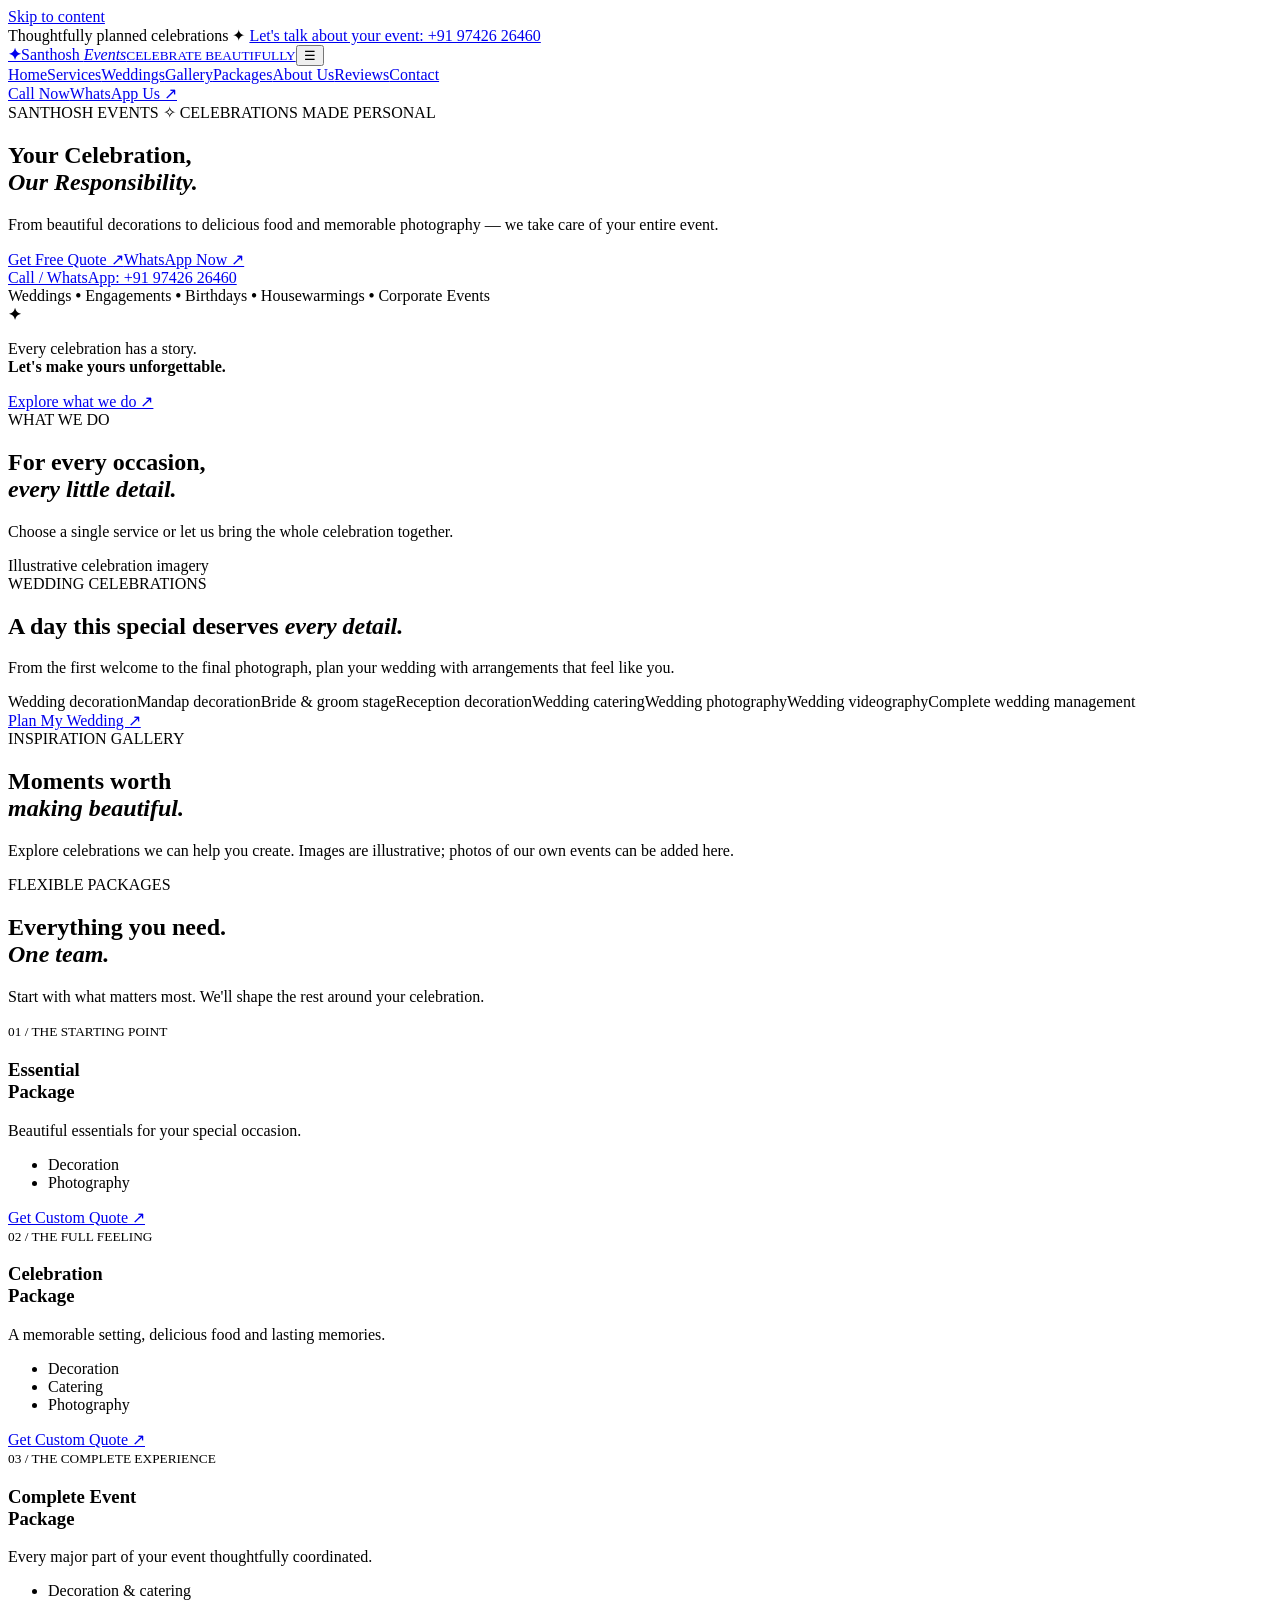
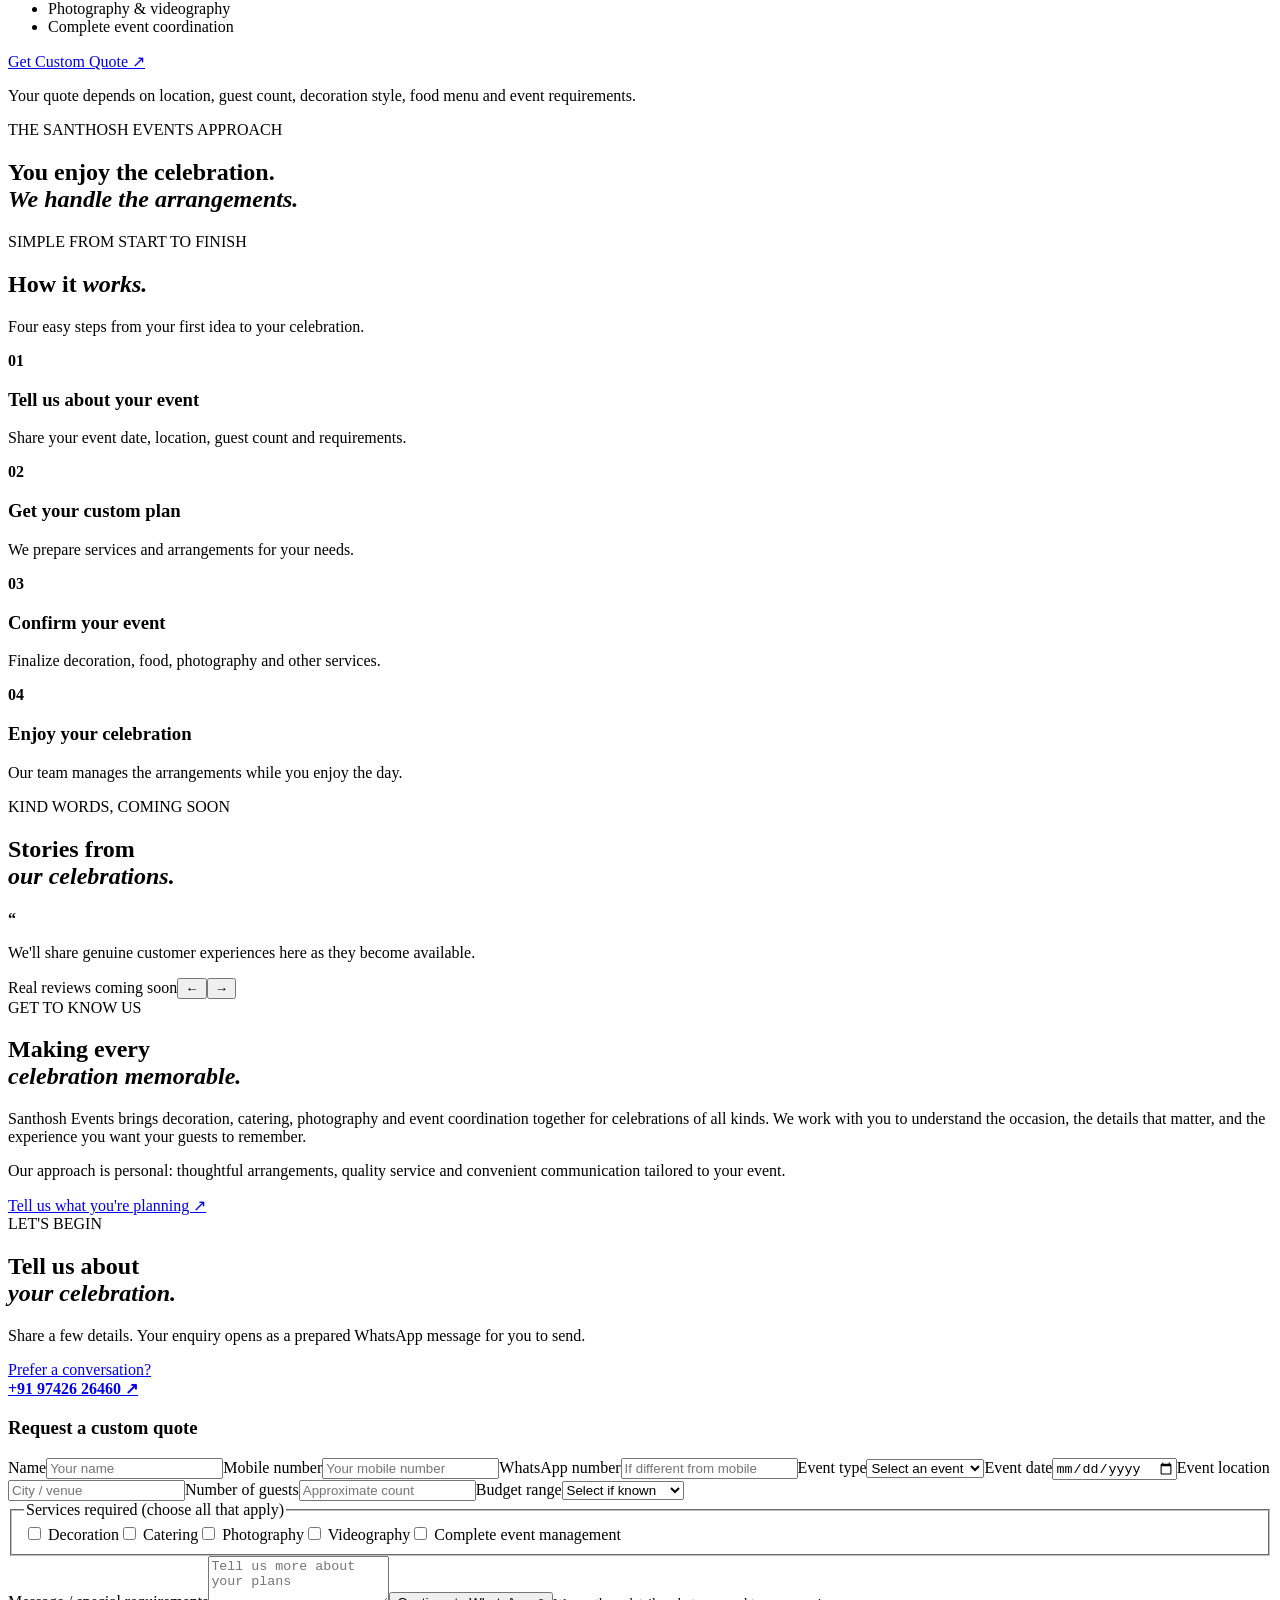
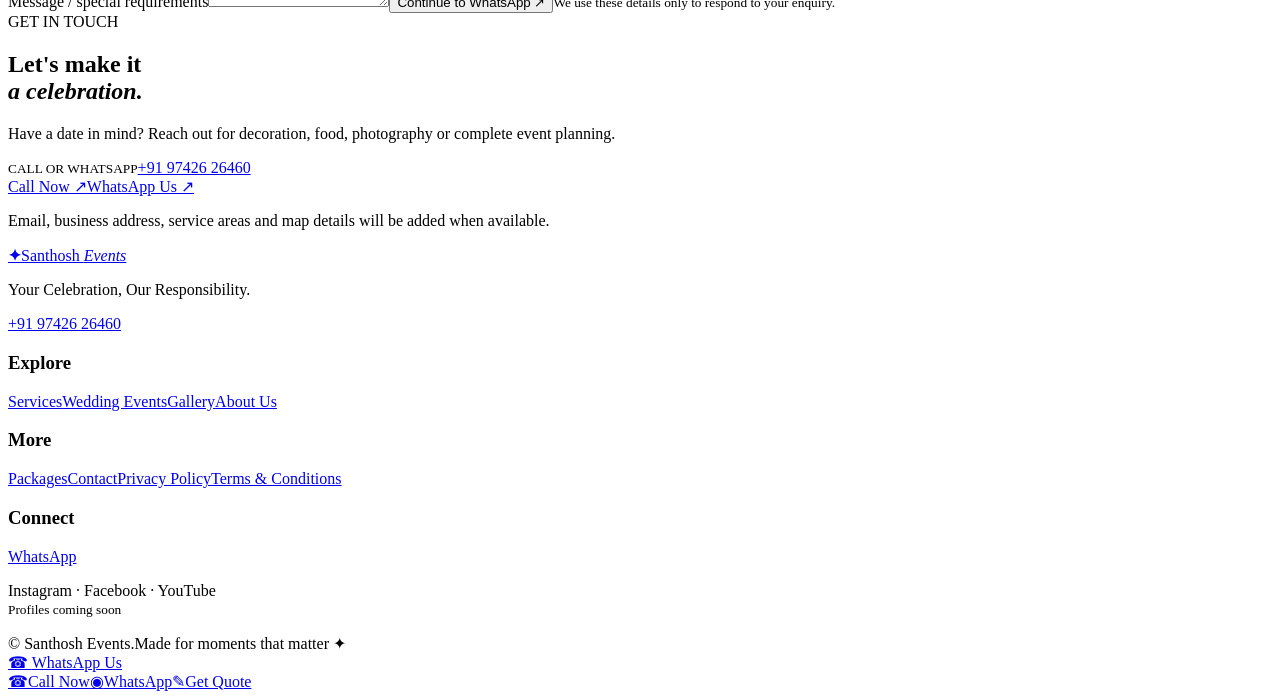
==== index.html @ 6fddff93 "Add index.html for Santhosh Events" ====
<!doctype html><html lang="en"><head><meta charset="utf-8"><meta name="viewport" content="width=device-width,initial-scale=1"><meta name="theme-color" content="#48172a"><title>Santhosh Events | Wedding & Event Management</title><meta name="description" content="Santhosh Events plans weddings, birthdays, housewarmings and corporate celebrations with decoration, catering, photography and complete event management."><meta property="og:type" content="website"><meta property="og:title" content="Santhosh Events | Your Celebration, Our Responsibility"><meta property="og:description" content="Decoration, catering, photography and complete event management. Get a custom quote for your celebration."><link rel="icon" type="image/svg+xml" href="data:image/svg+xml,%3Csvg xmlns='http://www.w3.org/2000/svg' viewBox='0 0 64 64'%3E%3Crect width='64' height='64' rx='14' fill='%2348172a'/%3E%3Cpath d='M32 9c4 10 9 15 19 19-10 4-15 9-19 19-4-10-9-15-19-19 10-4 15-9 19-19Z' fill='%23e9bd71'/%3E%3C/svg%3E"><link rel="preload" as="image" href="https://images.pexels.com/photos/34079355/pexels-photo-34079355.jpeg?auto=compress&cs=tinysrgb&w=1600"><link rel="stylesheet" href="styles.css"><script type="application/ld+json">{"@context":"https://schema.org","@type":"EventPlanner","name":"Santhosh Events","url":"https://santhu7799.github.io/santhosh/","telephone":"+91-97426-26460","description":"Decoration, catering, photography and complete event management."}</script></head><body>
<a class="skip" href="#main">Skip to content</a><div class="top">Thoughtfully planned celebrations <span>✦</span> <a href="tel:+919742626460">Let's talk about your event: +91 97426 26460</a></div><header><div class="wrap nav"><a class="brand" href="#home"><b>✦</b><span>Santhosh <em>Events</em><small>CELEBRATE BEAUTIFULLY</small></span></a><button id="menu" aria-label="Open menu" aria-expanded="false">☰</button><nav id="links" aria-label="Main navigation"><a href="#home">Home</a><a href="#services">Services</a><a href="#weddings">Weddings</a><a href="#gallery">Gallery</a><a href="#packages">Packages</a><a href="#about">About Us</a><a href="#reviews">Reviews</a><a href="#contact">Contact</a></nav><div class="nav-cta"><a href="tel:+919742626460">Call Now</a><a class="btn gold" data-wa href="#">WhatsApp Us ↗</a></div></div></header>
<main id="main"><section class="hero" id="home"><div class="wrap hero-content"><div class="eyebrow">SANTHOSH EVENTS <span>✧</span> CELEBRATIONS MADE PERSONAL</div><h1>Your Celebration,<br><i>Our Responsibility.</i></h1><p>From beautiful decorations to delicious food and memorable photography — we take care of your entire event.</p><div class="actions"><a class="btn gold" href="#enquiry">Get Free Quote ↗</a><a class="btn outline" data-wa href="#">WhatsApp Now ↗</a></div><a class="hero-phone" href="tel:+919742626460">Call / WhatsApp: +91 97426 26460</a><div class="hero-events">Weddings <b>•</b> Engagements <b>•</b> Birthdays <b>•</b> Housewarmings <b>•</b> Corporate Events</div></div></section><div class="bridge"><div class="wrap"><b>✦</b><p>Every celebration has a story.<br><strong>Let's make yours unforgettable.</strong></p><a href="#services">Explore what we do ↗</a></div></div>
<section class="section cream" id="services"><div class="wrap"><div class="heading"><div><span class="eyebrow">WHAT WE DO</span><h2>For every occasion,<br><i>every little detail.</i></h2></div><p>Choose a single service or let us bring the whole celebration together.</p></div><div class="service-grid" id="service-grid"></div></div></section>
<section class="section wedding" id="weddings"><div class="wrap wedding-grid"><div class="wedding-photo"><span>Illustrative celebration imagery</span></div><div><span class="eyebrow">WEDDING CELEBRATIONS</span><h2>A day this special deserves <i>every detail.</i></h2><p>From the first welcome to the final photograph, plan your wedding with arrangements that feel like you.</p><div class="wedding-list"><span>Wedding decoration</span><span>Mandap decoration</span><span>Bride & groom stage</span><span>Reception decoration</span><span>Wedding catering</span><span>Wedding photography</span><span>Wedding videography</span><span>Complete wedding management</span></div><a class="btn gold" href="#enquiry" data-event="Wedding">Plan My Wedding ↗</a></div></div></section>
<section class="section cream" id="gallery"><div class="wrap"><div class="heading"><div><span class="eyebrow">INSPIRATION GALLERY</span><h2>Moments worth<br><i>making beautiful.</i></h2></div><p>Explore celebrations we can help you create. Images are illustrative; photos of our own events can be added here.</p></div><div class="filters" id="filters"></div><div class="gallery" id="gallery-grid"></div></div></section>
<section class="section packages" id="packages"><div class="wrap"><div class="heading"><div><span class="eyebrow">FLEXIBLE PACKAGES</span><h2>Everything you need.<br><i>One team.</i></h2></div><p>Start with what matters most. We'll shape the rest around your celebration.</p></div><div class="package-grid"><article><small>01 / THE STARTING POINT</small><h3>Essential<br>Package</h3><p>Beautiful essentials for your special occasion.</p><ul><li>Decoration</li><li>Photography</li></ul><a href="#enquiry" data-package="Essential Package">Get Custom Quote ↗</a></article><article class="featured"><small>02 / THE FULL FEELING</small><h3>Celebration<br>Package</h3><p>A memorable setting, delicious food and lasting memories.</p><ul><li>Decoration</li><li>Catering</li><li>Photography</li></ul><a href="#enquiry" data-package="Celebration Package">Get Custom Quote ↗</a></article><article><small>03 / THE COMPLETE EXPERIENCE</small><h3>Complete Event<br>Package</h3><p>Every major part of your event thoughtfully coordinated.</p><ul><li>Decoration & catering</li><li>Photography & videography</li><li>Complete event coordination</li></ul><a href="#enquiry" data-package="Complete Event Package">Get Custom Quote ↗</a></article></div><p class="note">Your quote depends on location, guest count, decoration style, food menu and event requirements.</p></div></section>
<section class="section why"><div class="wrap"><div class="heading center"><span class="eyebrow">THE SANTHOSH EVENTS APPROACH</span><h2>You enjoy the celebration.<br><i>We handle the arrangements.</i></h2></div><div class="why-grid" id="why-grid"></div></div></section>
<section class="section steps"><div class="wrap"><div class="heading"><div><span class="eyebrow">SIMPLE FROM START TO FINISH</span><h2>How it <i>works.</i></h2></div><p>Four easy steps from your first idea to your celebration.</p></div><div class="step-grid"><div><b>01</b><h3>Tell us about your event</h3><p>Share your event date, location, guest count and requirements.</p></div><div><b>02</b><h3>Get your custom plan</h3><p>We prepare services and arrangements for your needs.</p></div><div><b>03</b><h3>Confirm your event</h3><p>Finalize decoration, food, photography and other services.</p></div><div><b>04</b><h3>Enjoy your celebration</h3><p>Our team manages the arrangements while you enjoy the day.</p></div></div></div></section>
<section class="section reviews" id="reviews"><div class="wrap review-grid"><div><span class="eyebrow">KIND WORDS, COMING SOON</span><h2>Stories from<br><i>our celebrations.</i></h2></div><div class="review-card"><b>“</b><p>We'll share genuine customer experiences here as they become available.</p><div><span>Real reviews coming soon</span><button id="prev" aria-label="Previous review">←</button><button id="next" aria-label="Next review">→</button></div></div></div></section>
<section class="section cream" id="about"><div class="wrap about-grid"><div><span class="eyebrow">GET TO KNOW US</span><h2>Making every<br><i>celebration memorable.</i></h2></div><div><p>Santhosh Events brings decoration, catering, photography and event coordination together for celebrations of all kinds. We work with you to understand the occasion, the details that matter, and the experience you want your guests to remember.</p><p>Our approach is personal: thoughtful arrangements, quality service and convenient communication tailored to your event.</p><a class="text-link" href="#enquiry">Tell us what you're planning ↗</a></div></div></section>
<section class="section enquiry" id="enquiry"><div class="wrap enquiry-grid"><div><span class="eyebrow">LET'S BEGIN</span><h2>Tell us about<br><i>your celebration.</i></h2><p>Share a few details. Your enquiry opens as a prepared WhatsApp message for you to send.</p><a class="enquiry-phone" href="tel:+919742626460">Prefer a conversation?<br><strong>+91 97426 26460 ↗</strong></a></div><form id="enquiry-form"><h3>Request a custom quote</h3><div class="fields"><label>Name<input name="name" required autocomplete="name" placeholder="Your name"></label><label>Mobile number<input name="mobile" required type="tel" inputmode="tel" pattern="[0-9+()\s-]{10,18}" autocomplete="tel" placeholder="Your mobile number"></label><label>WhatsApp number<input name="whatsapp" type="tel" inputmode="tel" pattern="[0-9+()\s-]{10,18}" placeholder="If different from mobile"></label><label>Event type<select name="event" required><option value="">Select an event</option><option>Wedding</option><option>Engagement</option><option>Reception</option><option>Birthday</option><option>Housewarming</option><option>Corporate event</option><option>Other event</option></select></label><label>Event date<input name="date" type="date"></label><label>Event location<input name="location" placeholder="City / venue"></label><label>Number of guests<input name="guests" type="number" min="1" placeholder="Approximate count"></label><label>Budget range<select name="budget"><option value="">Select if known</option><option>Under ₹50,000</option><option>₹50,000–₹1 lakh</option><option>₹1–3 lakh</option><option>₹3–5 lakh</option><option>Above ₹5 lakh</option><option>Let's discuss</option></select></label></div><fieldset><legend>Services required <span>(choose all that apply)</span></legend><div class="checks"><label><input type="checkbox" name="services" value="Decoration"> Decoration</label><label><input type="checkbox" name="services" value="Catering"> Catering</label><label><input type="checkbox" name="services" value="Photography"> Photography</label><label><input type="checkbox" name="services" value="Videography"> Videography</label><label><input type="checkbox" name="services" value="Complete Event Management"> Complete event management</label></div></fieldset><label>Message / special requirements<textarea name="message" rows="3" placeholder="Tell us more about your plans"></textarea></label><input name="package" type="hidden"><button class="btn gold" type="submit">Continue to WhatsApp ↗</button><p id="form-feedback" role="status" hidden>Thank you! Our team will contact you regarding your event once you send the prepared message in WhatsApp.</p><small>We use these details only to respond to your enquiry.</small></form></div></section>
<section class="section cream" id="contact"><div class="wrap contact-grid"><div><span class="eyebrow">GET IN TOUCH</span><h2>Let's make it<br><i>a celebration.</i></h2><p>Have a date in mind? Reach out for decoration, food, photography or complete event planning.</p></div><div class="contact-card"><small>CALL OR WHATSAPP</small><a class="number" href="tel:+919742626460">+91 97426 26460</a><div class="actions"><a class="btn burgundy" href="tel:+919742626460">Call Now ↗</a><a class="btn pale" data-wa href="#">WhatsApp Us ↗</a></div><p>Email, business address, service areas and map details will be added when available.</p></div></div></section></main>
<footer><div class="wrap footer-grid"><div><a class="brand" href="#home"><b>✦</b><span>Santhosh <em>Events</em></span></a><p>Your Celebration, Our Responsibility.</p><a href="tel:+919742626460">+91 97426 26460</a></div><div><h3>Explore</h3><a href="#services">Services</a><a href="#weddings">Wedding Events</a><a href="#gallery">Gallery</a><a href="#about">About Us</a></div><div><h3>More</h3><a href="#packages">Packages</a><a href="#contact">Contact</a><a href="privacy.html">Privacy Policy</a><a href="terms.html">Terms & Conditions</a></div><div><h3>Connect</h3><a data-wa href="#">WhatsApp</a><p>Instagram · Facebook · YouTube<br><small>Profiles coming soon</small></p></div></div><div class="wrap footer-end"><span>© <span id="year"></span> Santhosh Events.</span><span>Made for moments that matter ✦</span></div></footer>
<a class="float-wa" data-wa href="#" aria-label="WhatsApp Santhosh Events">☎ <span>WhatsApp Us</span></a><div class="mobile-cta"><a href="tel:+919742626460">☎<span>Call Now</span></a><a data-wa href="#">◉<span>WhatsApp</span></a><a href="#enquiry">✎<span>Get Quote</span></a></div><dialog id="lightbox"><button id="close" aria-label="Close image">×</button><img id="lightbox-img" alt=""><p id="caption"></p></dialog><script defer src="app.js"></script></body></html>
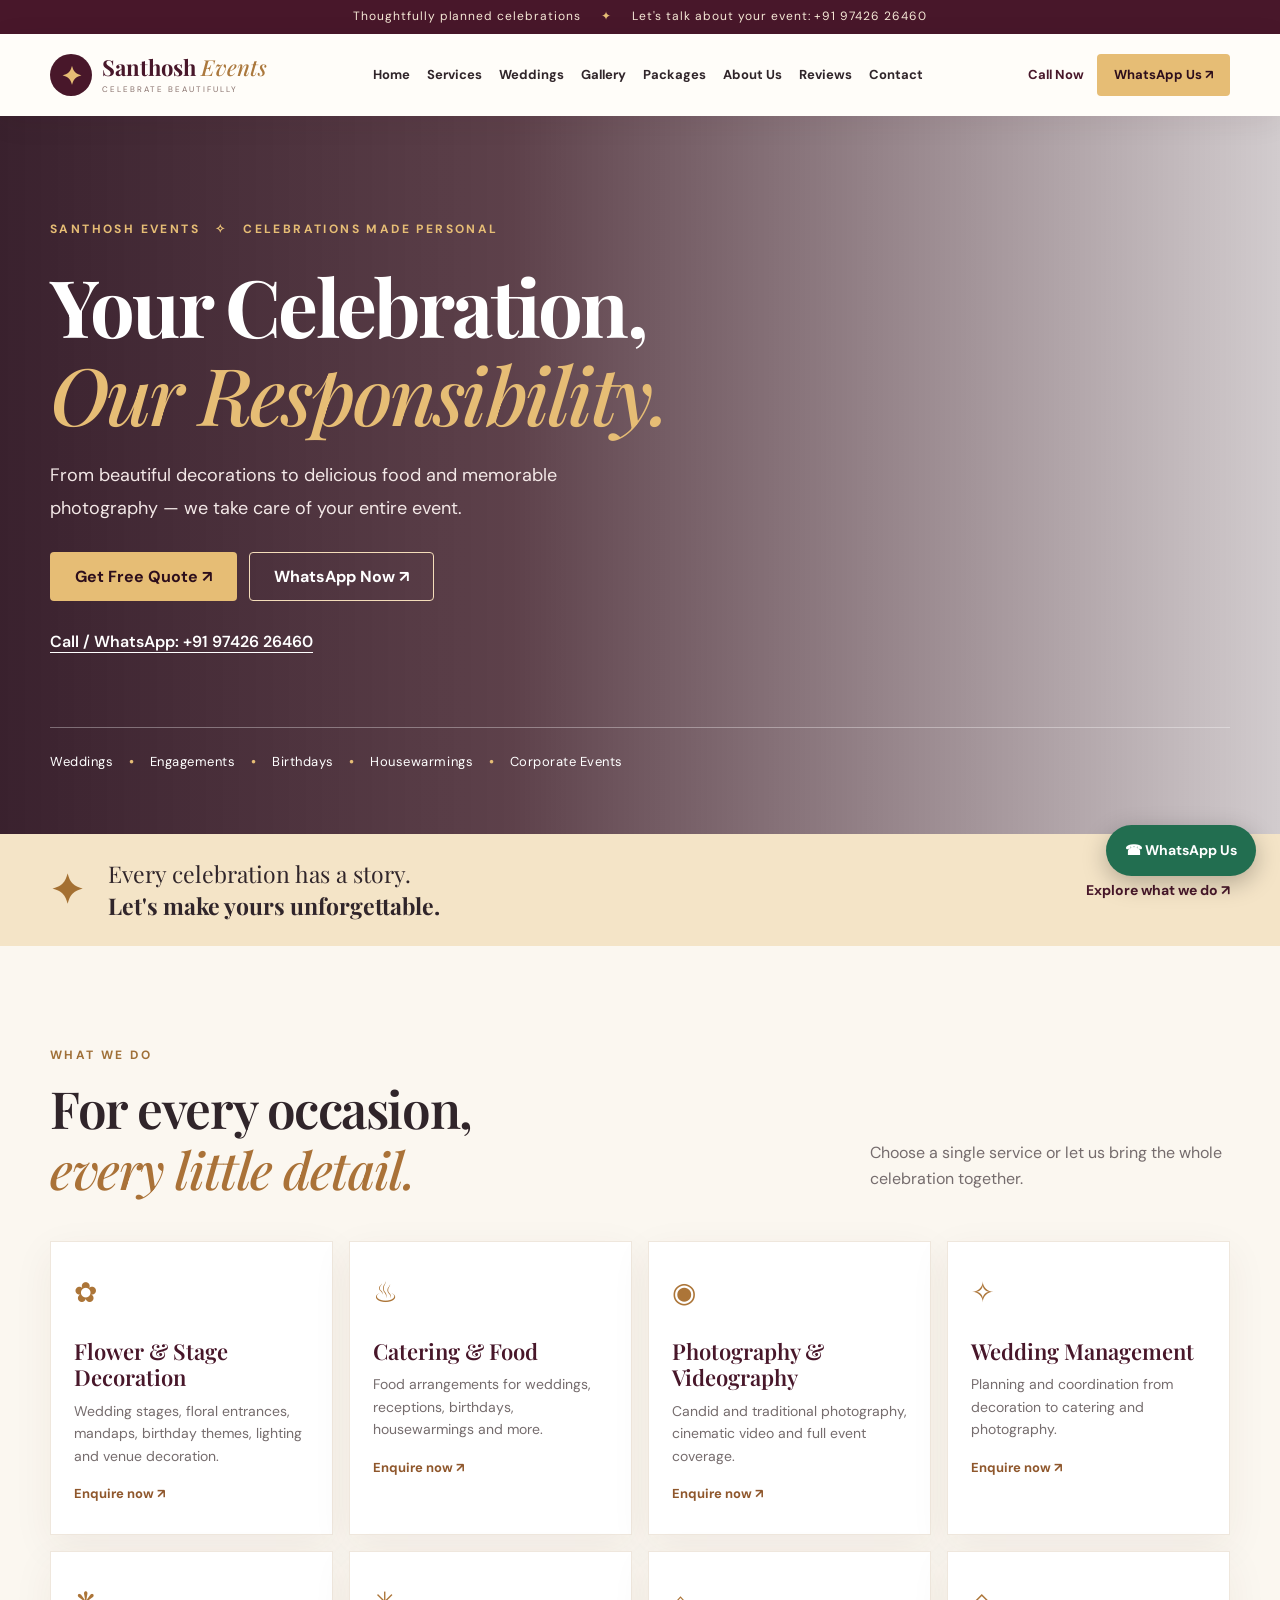
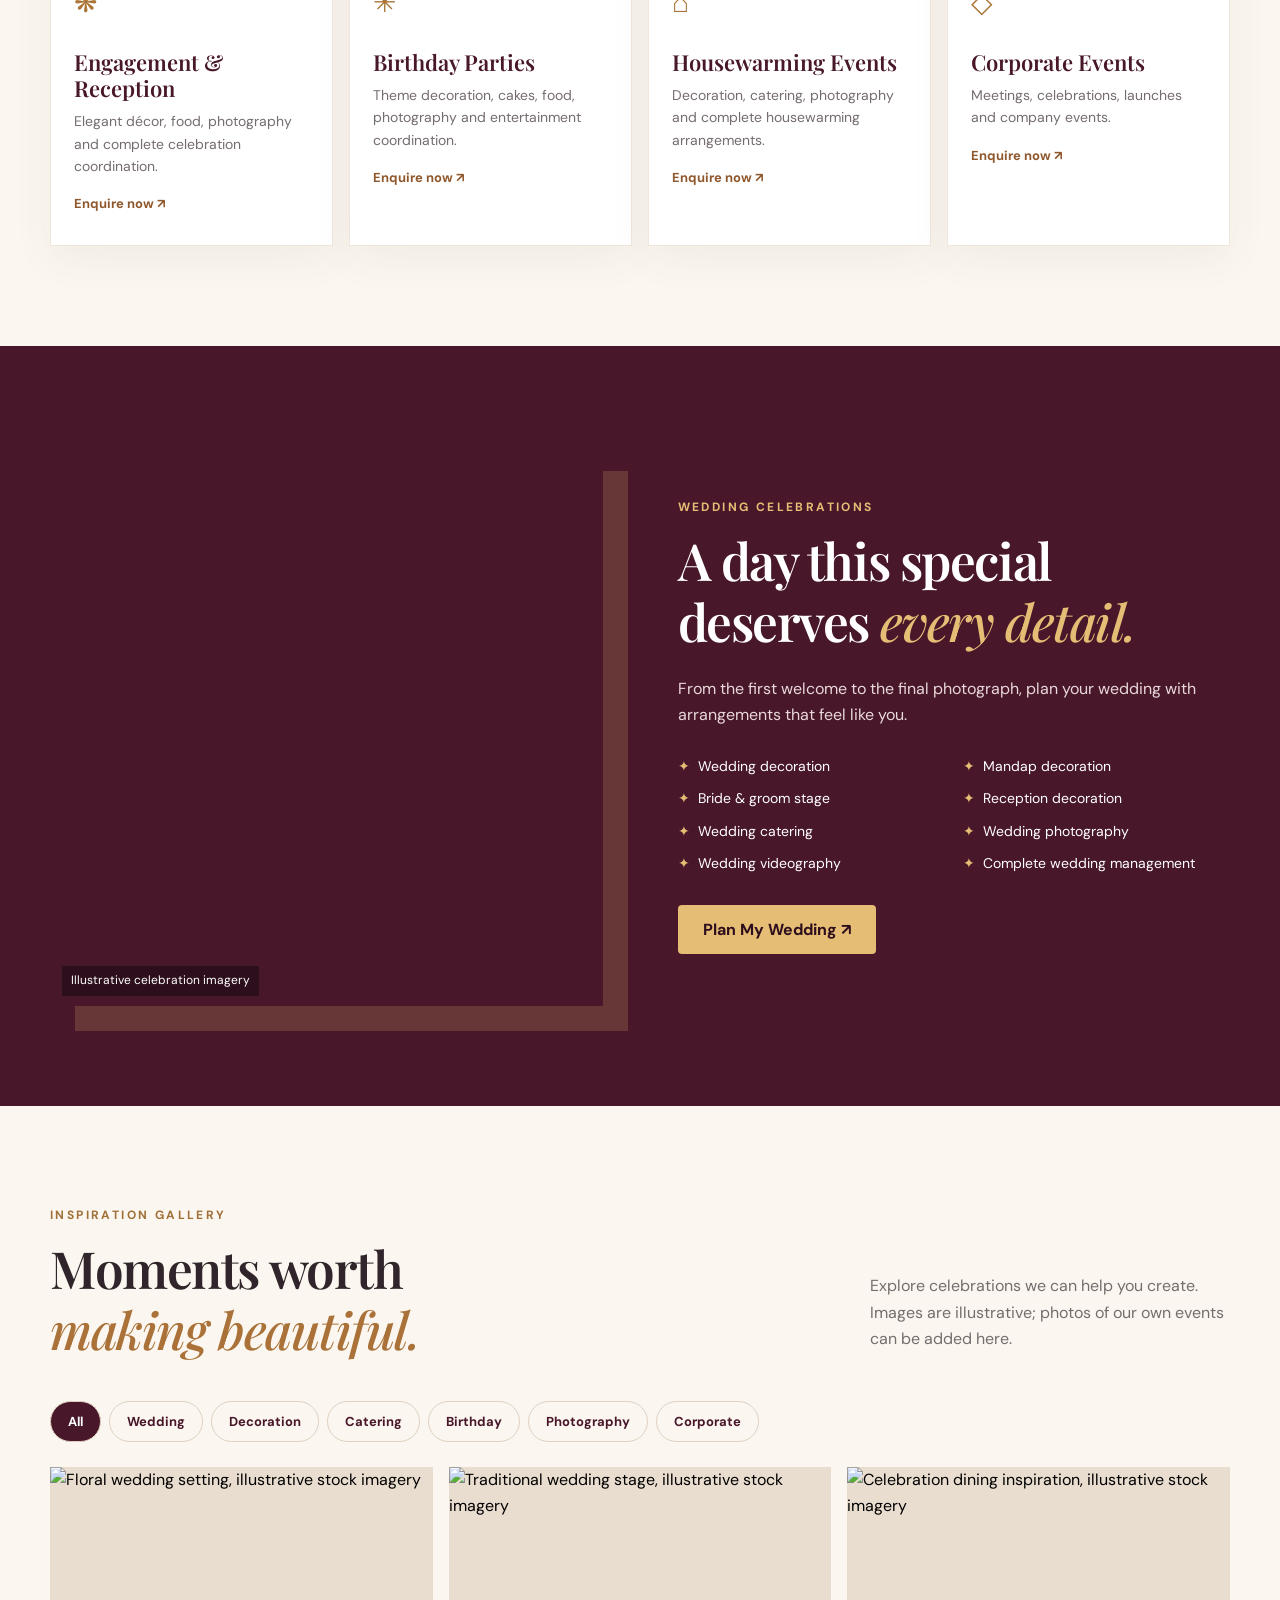
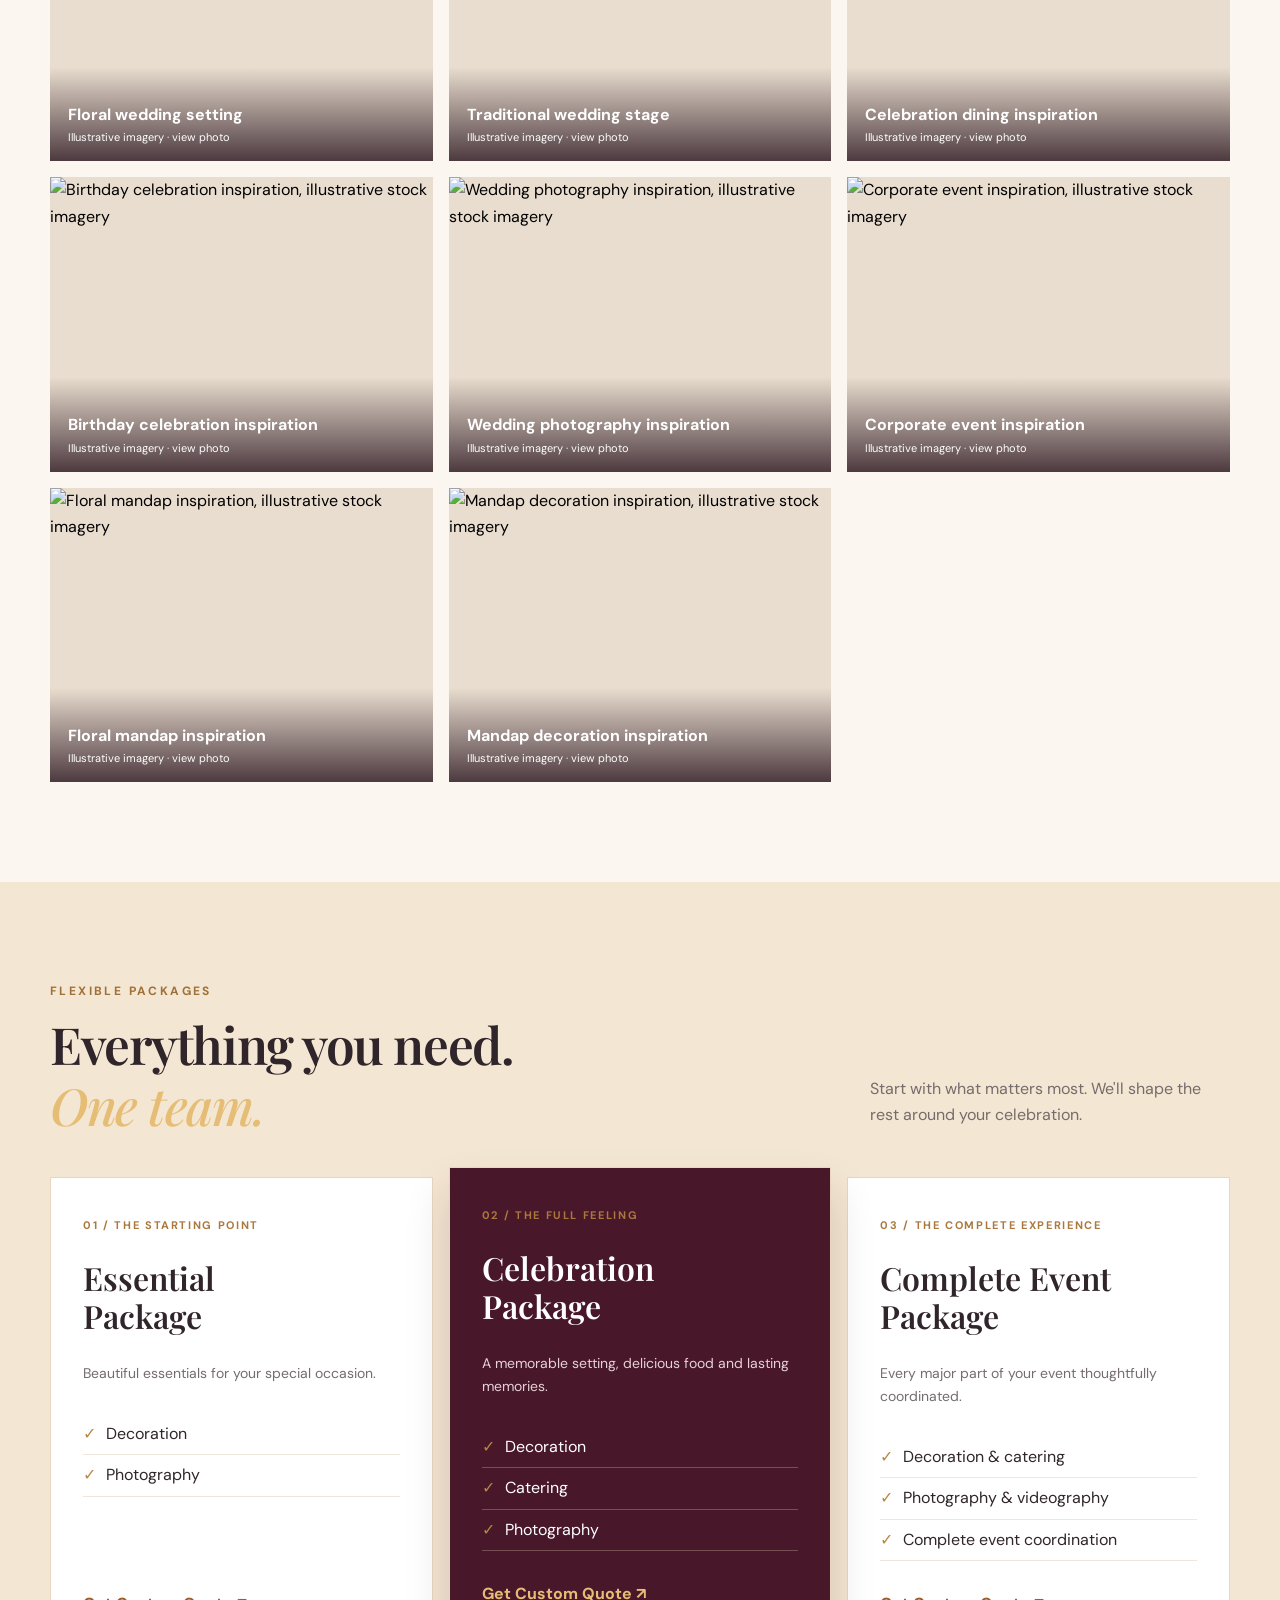
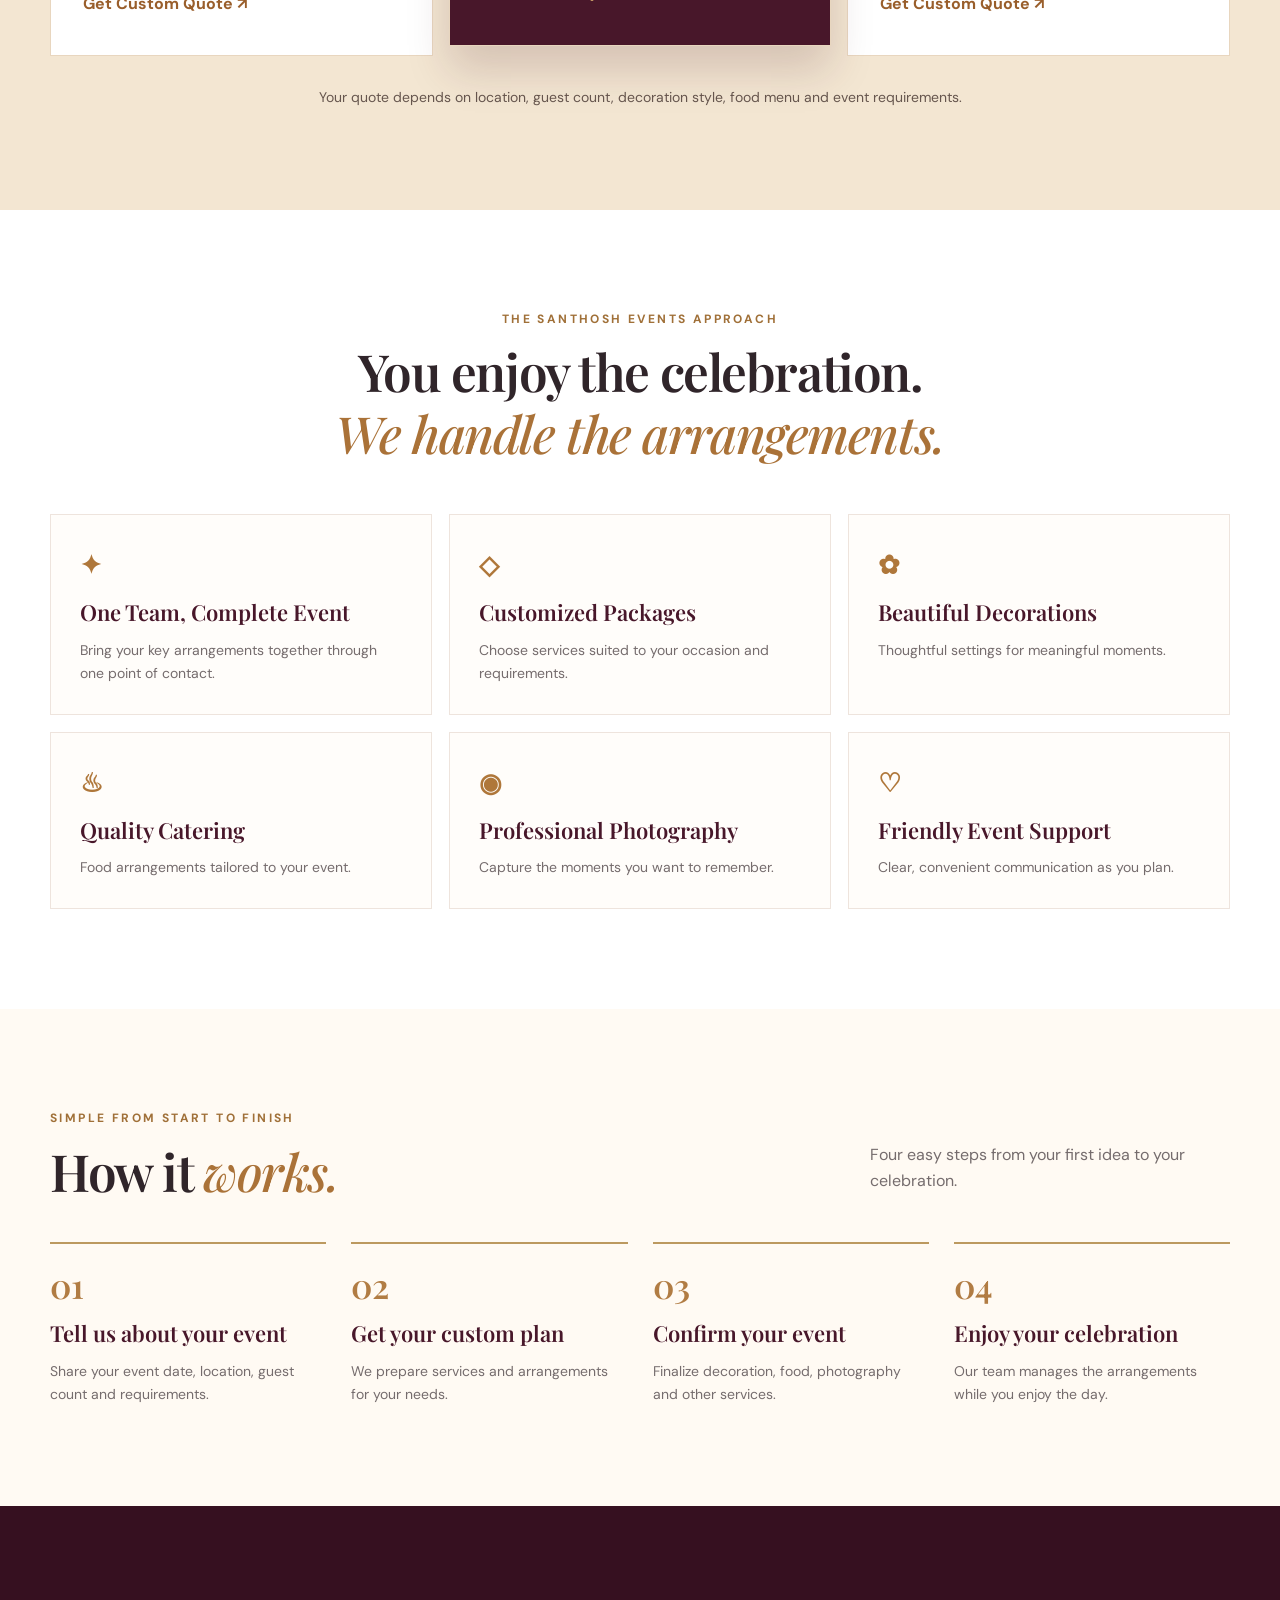
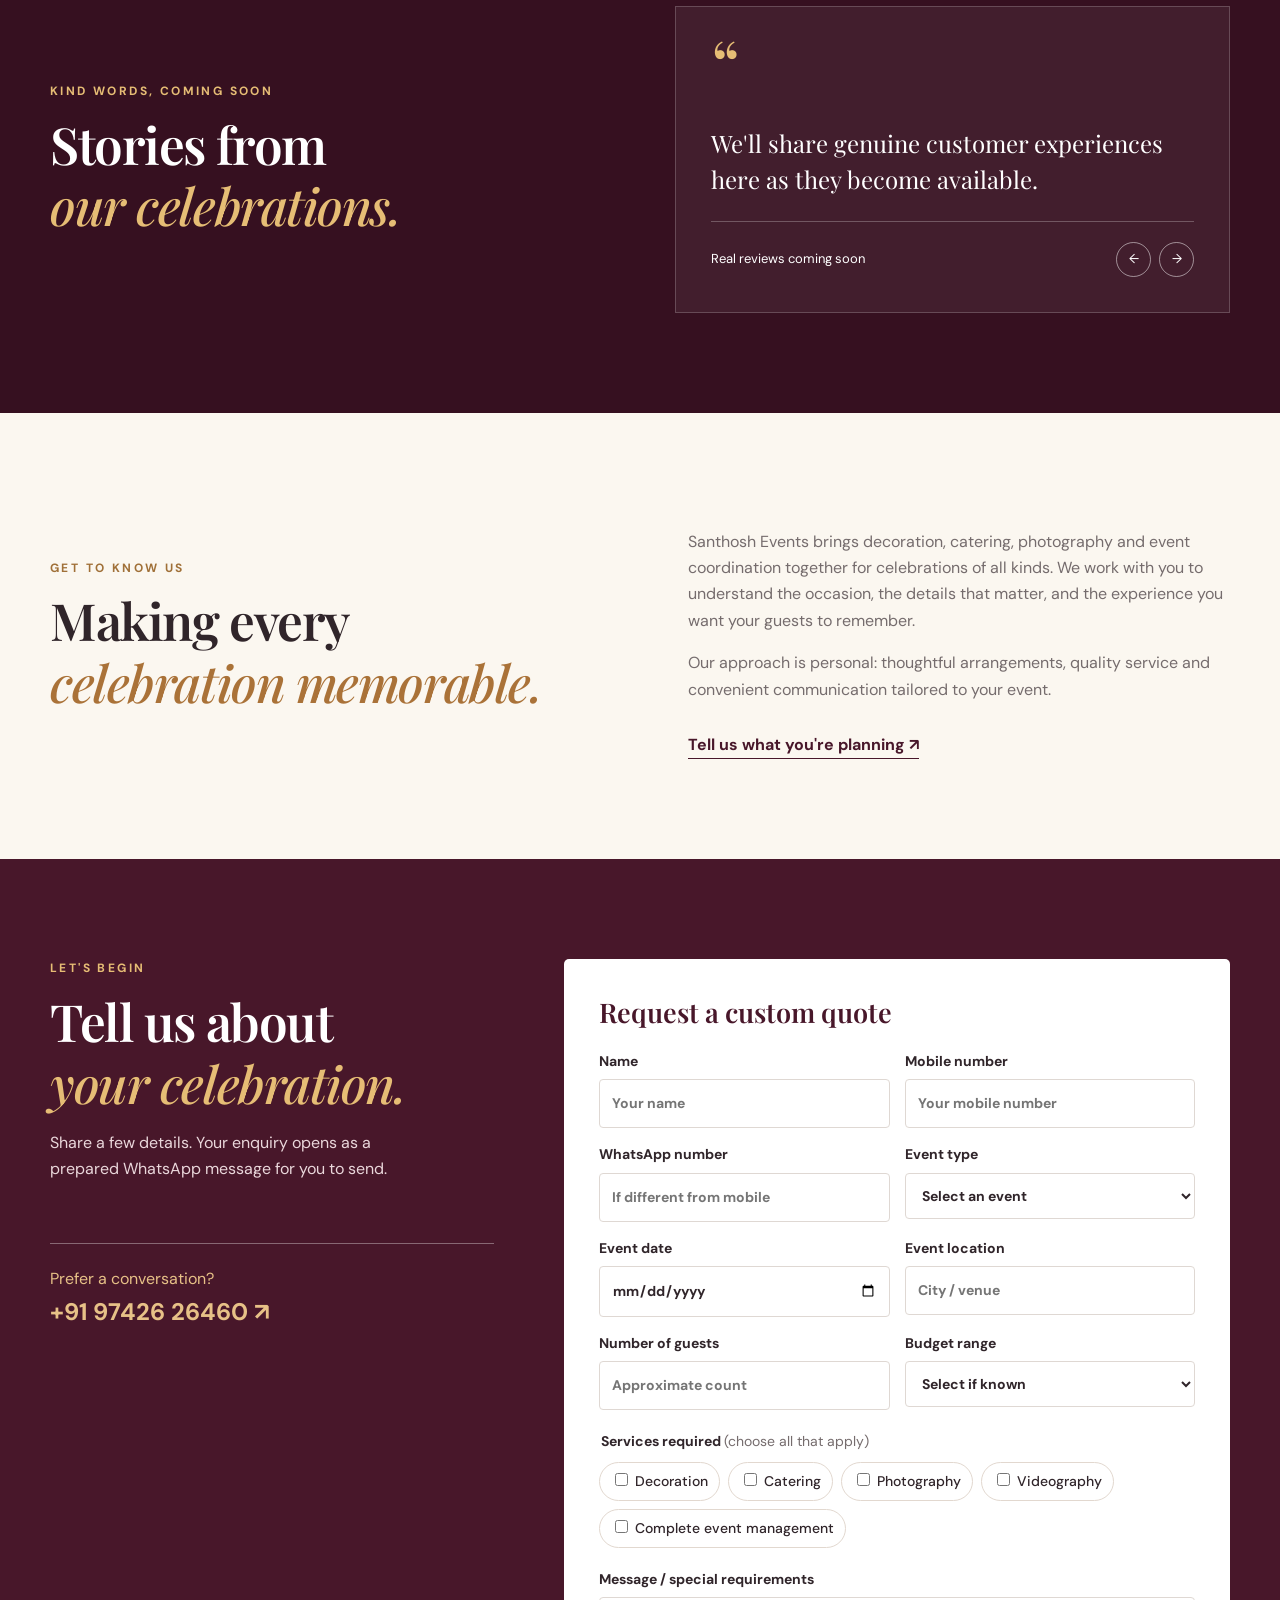
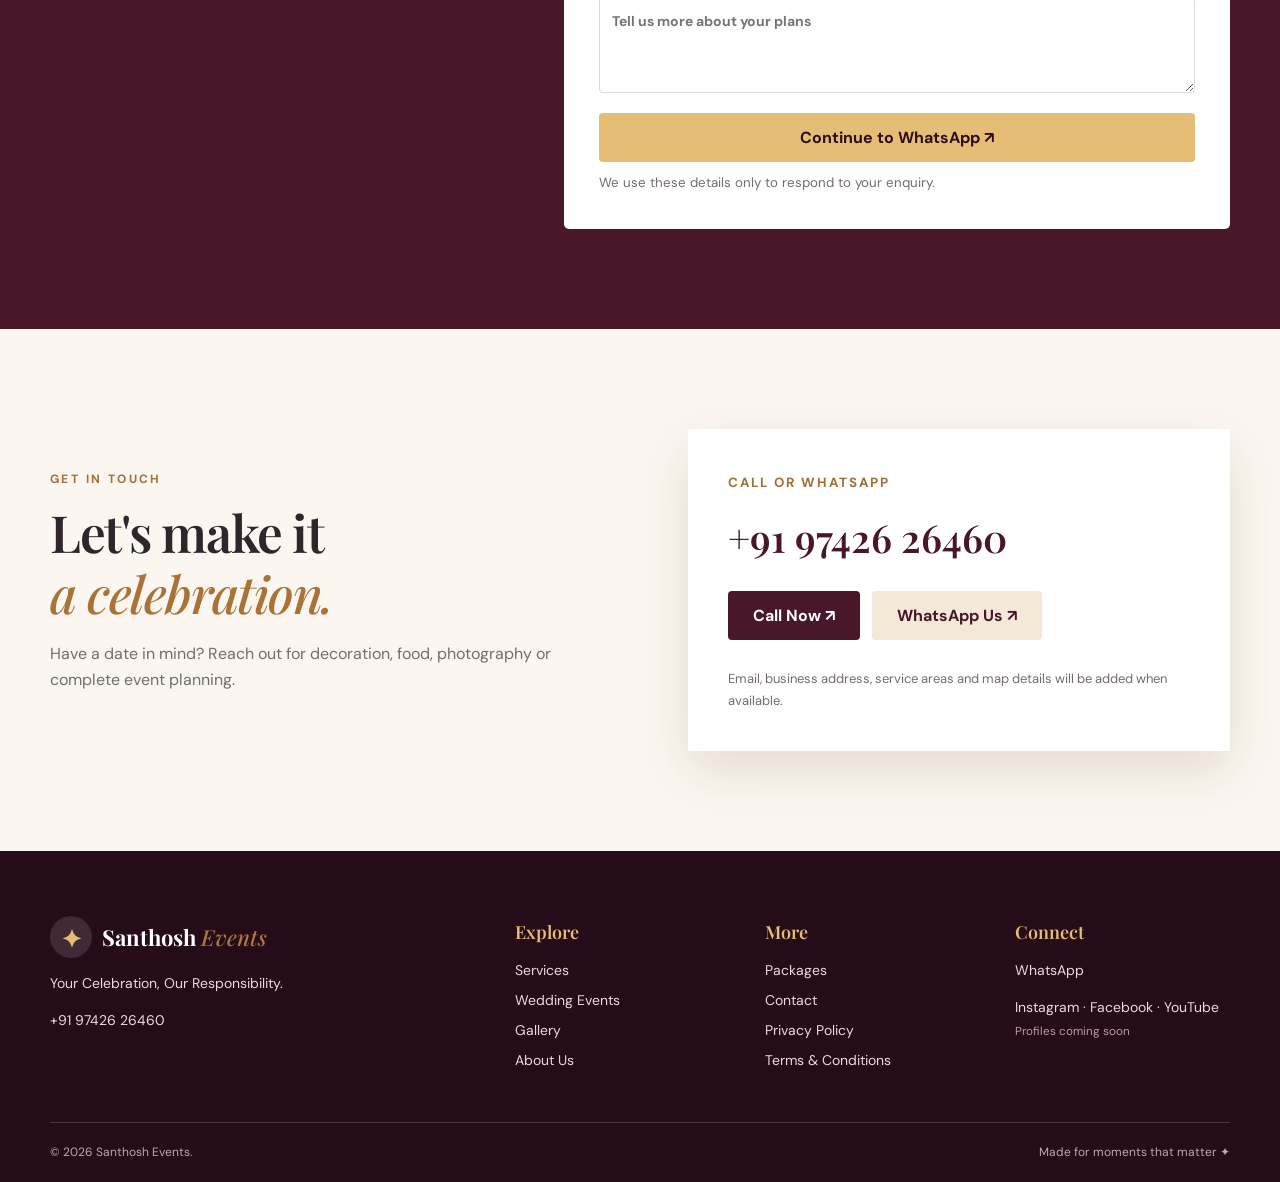
==== commit fde96a16: "Set events.onlinevedik.com as site URL" ====
--- a/index.html
+++ b/index.html
@@ -1,4 +1,4 @@
-<!doctype html><html lang="en"><head><meta charset="utf-8"><meta name="viewport" content="width=device-width,initial-scale=1"><meta name="theme-color" content="#48172a"><title>Santhosh Events | Wedding & Event Management</title><meta name="description" content="Santhosh Events plans weddings, birthdays, housewarmings and corporate celebrations with decoration, catering, photography and complete event management."><meta property="og:type" content="website"><meta property="og:title" content="Santhosh Events | Your Celebration, Our Responsibility"><meta property="og:description" content="Decoration, catering, photography and complete event management. Get a custom quote for your celebration."><link rel="icon" type="image/svg+xml" href="data:image/svg+xml,%3Csvg xmlns='http://www.w3.org/2000/svg' viewBox='0 0 64 64'%3E%3Crect width='64' height='64' rx='14' fill='%2348172a'/%3E%3Cpath d='M32 9c4 10 9 15 19 19-10 4-15 9-19 19-4-10-9-15-19-19 10-4 15-9 19-19Z' fill='%23e9bd71'/%3E%3C/svg%3E"><link rel="preload" as="image" href="https://images.pexels.com/photos/34079355/pexels-photo-34079355.jpeg?auto=compress&cs=tinysrgb&w=1600"><link rel="stylesheet" href="styles.css"><script type="application/ld+json">{"@context":"https://schema.org","@type":"EventPlanner","name":"Santhosh Events","url":"https://santhu7799.github.io/santhosh/","telephone":"+91-97426-26460","description":"Decoration, catering, photography and complete event management."}</script></head><body>
+<!doctype html><html lang="en"><head><meta charset="utf-8"><meta name="viewport" content="width=device-width,initial-scale=1"><meta name="theme-color" content="#48172a"><title>Santhosh Events | Wedding & Event Management</title><meta name="description" content="Santhosh Events plans weddings, birthdays, housewarmings and corporate celebrations with decoration, catering, photography and complete event management."><meta property="og:type" content="website"><meta property="og:title" content="Santhosh Events | Your Celebration, Our Responsibility"><meta property="og:description" content="Decoration, catering, photography and complete event management. Get a custom quote for your celebration."><link rel="icon" type="image/svg+xml" href="data:image/svg+xml,%3Csvg xmlns='http://www.w3.org/2000/svg' viewBox='0 0 64 64'%3E%3Crect width='64' height='64' rx='14' fill='%2348172a'/%3E%3Cpath d='M32 9c4 10 9 15 19 19-10 4-15 9-19 19-4-10-9-15-19-19 10-4 15-9 19-19Z' fill='%23e9bd71'/%3E%3C/svg%3E"><link rel="preload" as="image" href="https://images.pexels.com/photos/34079355/pexels-photo-34079355.jpeg?auto=compress&cs=tinysrgb&w=1600"><link rel="stylesheet" href="styles.css"><script type="application/ld+json">{"@context":"https://schema.org","@type":"EventPlanner","name":"Santhosh Events","url":"https://events.onlinevedik.com/","telephone":"+91-97426-26460","description":"Decoration, catering, photography and complete event management."}</script></head><body>
 <a class="skip" href="#main">Skip to content</a><div class="top">Thoughtfully planned celebrations <span>✦</span> <a href="tel:+919742626460">Let's talk about your event: +91 97426 26460</a></div><header><div class="wrap nav"><a class="brand" href="#home"><b>✦</b><span>Santhosh <em>Events</em><small>CELEBRATE BEAUTIFULLY</small></span></a><button id="menu" aria-label="Open menu" aria-expanded="false">☰</button><nav id="links" aria-label="Main navigation"><a href="#home">Home</a><a href="#services">Services</a><a href="#weddings">Weddings</a><a href="#gallery">Gallery</a><a href="#packages">Packages</a><a href="#about">About Us</a><a href="#reviews">Reviews</a><a href="#contact">Contact</a></nav><div class="nav-cta"><a href="tel:+919742626460">Call Now</a><a class="btn gold" data-wa href="#">WhatsApp Us ↗</a></div></div></header>
 <main id="main"><section class="hero" id="home"><div class="wrap hero-content"><div class="eyebrow">SANTHOSH EVENTS <span>✧</span> CELEBRATIONS MADE PERSONAL</div><h1>Your Celebration,<br><i>Our Responsibility.</i></h1><p>From beautiful decorations to delicious food and memorable photography — we take care of your entire event.</p><div class="actions"><a class="btn gold" href="#enquiry">Get Free Quote ↗</a><a class="btn outline" data-wa href="#">WhatsApp Now ↗</a></div><a class="hero-phone" href="tel:+919742626460">Call / WhatsApp: +91 97426 26460</a><div class="hero-events">Weddings <b>•</b> Engagements <b>•</b> Birthdays <b>•</b> Housewarmings <b>•</b> Corporate Events</div></div></section><div class="bridge"><div class="wrap"><b>✦</b><p>Every celebration has a story.<br><strong>Let's make yours unforgettable.</strong></p><a href="#services">Explore what we do ↗</a></div></div>
 <section class="section cream" id="services"><div class="wrap"><div class="heading"><div><span class="eyebrow">WHAT WE DO</span><h2>For every occasion,<br><i>every little detail.</i></h2></div><p>Choose a single service or let us bring the whole celebration together.</p></div><div class="service-grid" id="service-grid"></div></div></section>
--- a/styles.css
+++ b/styles.css
@@ -0,0 +1,3 @@
+@import url('https://fonts.googleapis.com/css2?family=DM+Sans:wght@400;500;600;700&family=Playfair+Display:ital,wght@0,500;0,600;0,700;1,500;1,600&display=swap');
+:root{--wine:#48172a;--deep:#2d0e1c;--gold:#e6bd75;--cream:#fbf7f0;--ink:#30252a;--muted:#756c6d}*{box-sizing:border-box}html{scroll-behavior:smooth}body{margin:0;color:var(--ink);font:16px/1.65 'DM Sans',Arial,sans-serif}a{color:inherit;text-decoration:none}button,input,select,textarea{font:inherit}button{cursor:pointer}img{display:block;max-width:100%}section{scroll-margin-top:85px}.wrap{width:min(1180px,calc(100% - 48px));margin:auto}.skip{position:absolute;top:-80px;left:10px;background:white;padding:12px;z-index:100}.skip:focus{top:10px}.top{background:var(--wine);color:#f5e8d6;text-align:center;font-size:12px;letter-spacing:.08em;padding:7px}.top span{color:var(--gold);padding:0 16px}header{position:sticky;top:0;background:#fffdf9;z-index:20;box-shadow:0 6px 30px #35141d12}.nav{min-height:82px;display:flex;align-items:center;justify-content:space-between;gap:22px}.brand{display:flex;align-items:center;gap:10px;color:var(--wine);font-family:'Playfair Display',Georgia,serif;font-size:22px;font-weight:700;line-height:1;white-space:nowrap}.brand b{display:grid;place-items:center;width:42px;height:42px;background:var(--wine);color:var(--gold);border-radius:50%;font-size:25px}.brand em{color:#ab783d;font-weight:500}.brand small{display:block;font:8px 'DM Sans',sans-serif;letter-spacing:.25em;margin-top:6px;color:#87706c}.nav nav{display:flex;gap:17px;align-items:center;font-size:13px;font-weight:700}.nav nav a:hover,.text-link:hover{color:#b67d3d}.nav-cta{display:flex;gap:13px;align-items:center;font-size:13px;font-weight:700;white-space:nowrap}.nav-cta>a:first-child{color:var(--wine)}.btn{display:inline-flex;align-items:center;justify-content:center;gap:12px;padding:14px 24px;border-radius:4px;border:1px solid transparent;font-weight:700;line-height:1.2;transition:transform .2s,background .2s;min-height:49px}.btn:hover{transform:translateY(-3px)}.btn.gold{background:var(--gold);color:var(--deep)}.btn.outline{border-color:#f4ddba;color:white}.btn.burgundy{background:var(--wine);color:white}.btn.pale{background:#f4e8d6;color:var(--wine)}.nav-cta .btn{padding:12px 16px;min-height:42px}#menu{display:none;background:none;border:0;color:var(--wine);font-size:26px}.hero{position:relative;min-height:650px;color:white;background:linear-gradient(90deg,#260b19e8 0%,#320e1ac9 40%,#25081235 100%),url('https://images.pexels.com/photos/34079355/pexels-photo-34079355.jpeg?auto=compress&cs=tinysrgb&w=1600') center/cover}.hero-content{position:relative;padding:104px 0 62px}.eyebrow{display:block;font-weight:700;font-size:12px;letter-spacing:.2em;color:#a07038}.hero .eyebrow,.wedding .eyebrow,.reviews .eyebrow,.enquiry .eyebrow{color:var(--gold)}.hero .eyebrow span{padding:0 10px}.hero h1{font-size:clamp(48px,6.2vw,86px);max-width:860px;line-height:1.12;margin:21px 0;font-family:'Playfair Display',Georgia,serif;letter-spacing:-.035em}.hero h1 i,h2 i{font-weight:500;color:var(--gold)}.hero p{max-width:570px;font-size:18px;color:#f3e8e7;line-height:1.8}.actions{display:flex;flex-wrap:wrap;gap:12px;margin:28px 0}.hero-phone{display:inline-block;text-decoration:underline;text-underline-offset:5px;font-weight:600}.hero-events{margin-top:71px;padding-top:23px;border-top:1px solid #ffffff55;font-size:13px;letter-spacing:.04em}.hero-events b{color:var(--gold);padding:0 12px}.bridge{background:#f4e4c7}.bridge .wrap{display:flex;align-items:center;gap:24px;padding:23px 0}.bridge b{font-size:40px;color:#a47032}.bridge p{font-family:'Playfair Display',serif;font-size:23px;line-height:1.4;margin:0;flex:1}.bridge a{font-size:14px;font-weight:700;color:var(--wine)}.section{padding:100px 0}.cream{background:var(--cream)}.heading{display:flex;align-items:end;justify-content:space-between;gap:30px;margin-bottom:40px}.heading>p{max-width:360px;color:var(--muted);margin:0 0 8px}.heading.center{display:block;text-align:center}.heading h2,h2{font:600 clamp(38px,4vw,57px)/1.2 'Playfair Display',Georgia,serif;letter-spacing:-.028em;margin:12px 0 0}.cream h2 i,.why h2 i,.steps h2 i,.contact h2 i{color:#aa7238}.service-grid{display:grid;grid-template-columns:repeat(4,1fr);gap:16px}.service{background:white;border:1px solid #efe7dd;padding:28px 23px;min-height:258px;box-shadow:0 12px 38px #4d2c2210;transition:transform .2s,box-shadow .2s}.service:hover{transform:translateY(-5px);box-shadow:0 15px 35px #4d2c2222}.service .icon{font-size:28px;color:#ac7538}.service h3{font:600 22px/1.2 'Playfair Display',serif;margin:22px 0 9px;color:var(--wine)}.service p{font-size:14px;color:var(--muted);line-height:1.6;margin:0}.service a{display:inline-block;margin-top:16px;font-size:13px;font-weight:700;color:#8f572c}.wedding{background:var(--wine);color:white}.wedding-grid{display:grid;grid-template-columns:1fr 1fr;gap:75px;align-items:center}.wedding-photo{min-height:560px;background:url('https://images.pexels.com/photos/34079355/pexels-photo-34079355.jpeg?auto=compress&cs=tinysrgb&w=1600') 65% center/cover;position:relative;box-shadow:25px 25px 0 #c4945840}.wedding-photo span{position:absolute;bottom:10px;left:12px;background:#240b17bd;padding:5px 9px;font-size:12px}.wedding h2{margin:12px 0 23px}.wedding p{color:#ead8da}.wedding-list{display:grid;grid-template-columns:1fr 1fr;gap:9px 18px;margin:27px 0 30px;font-size:14px}.wedding-list span:before{content:'✦';color:var(--gold);margin-right:8px}.filters{display:flex;flex-wrap:wrap;gap:8px;margin-bottom:25px}.filters button{border:1px solid #dfd0bf;background:transparent;color:var(--wine);padding:9px 17px;border-radius:40px;font-weight:700;font-size:13px}.filters button.active,.filters button:hover{background:var(--wine);color:white}.gallery{display:grid;grid-template-columns:repeat(3,1fr);gap:16px}.gallery button{position:relative;border:0;padding:0;overflow:hidden;background:#e9ddcf;text-align:left;aspect-ratio:1.3;cursor:zoom-in}.gallery img{width:100%;height:100%;object-fit:cover;transition:transform .35s}.gallery button:hover img{transform:scale(1.05)}.gallery button span{position:absolute;bottom:0;left:0;right:0;background:linear-gradient(transparent,#26111ccc);color:white;padding:35px 18px 15px;font-weight:700}.gallery button small{font-size:11px;display:block;font-weight:400}.packages{background:#f3e6d2}.package-grid{display:grid;grid-template-columns:repeat(3,1fr);gap:16px}.package-grid article{background:white;padding:38px 32px;min-height:425px;display:flex;flex-direction:column;border:1px solid #e8d6bf}.package-grid .featured{background:var(--wine);color:white;transform:translateY(-10px);box-shadow:0 25px 40px #4716262b}.package-grid small{font-size:11px;font-weight:700;letter-spacing:.15em;color:#ab783d}.package-grid h3{font:600 32px/1.2 'Playfair Display',serif;margin:25px 0 12px}.package-grid p{color:var(--muted);font-size:14px}.featured p{color:#e5d2d6}.package-grid ul{padding:0;list-style:none;margin:15px 0 30px}.package-grid li{padding:7px 0;border-bottom:1px solid #cbbba159}.package-grid li:before{content:'✓';color:#b78744;margin-right:10px}.package-grid article>a{margin-top:auto;font-weight:700;color:#995e2b}.package-grid .featured>a{color:var(--gold)}.note{text-align:center;margin:30px 0 0;font-size:14px;color:#66564e}.why-grid{display:grid;grid-template-columns:repeat(3,1fr);gap:17px;margin-top:50px}.why-grid article{border:1px solid #eee4dd;padding:29px;background:#fffdfa}.why-grid b{color:#af773a;font-size:26px}.why-grid h3,.step-grid h3{font:600 22px/1.25 'Playfair Display',serif;color:var(--wine);margin:12px 0}.why-grid p,.step-grid p{margin:0;color:var(--muted);font-size:14px}.steps{background:#fffaf3}.step-grid{display:grid;grid-template-columns:repeat(4,1fr);gap:25px}.step-grid>div{border-top:2px solid #bc995f;padding-top:18px}.step-grid b{font:600 34px 'Playfair Display',serif;color:#b17c43}.reviews{background:#361020;color:white}.review-grid{display:grid;grid-template-columns:1fr 1fr;gap:70px;align-items:center}.review-card{background:#ffffff0f;border:1px solid #ffffff32;padding:35px}.review-card>b{font:70px 'Playfair Display',serif;color:var(--gold);line-height:.6}.review-card>p{font:24px/1.5 'Playfair Display',serif}.review-card>div{border-top:1px solid #ffffff40;padding-top:20px;display:flex;align-items:center;gap:8px;font-size:13px}.review-card>div span{flex:1}.review-card button{width:35px;height:35px;border:1px solid #ffffff80;background:transparent;color:white;border-radius:50%}.about-grid,.contact-grid{display:grid;grid-template-columns:1fr 1fr;gap:95px;align-items:center}.about-grid p,.contact-grid p{color:var(--muted)}.text-link{display:inline-block;margin-top:13px;color:var(--wine);font-weight:700;border-bottom:1px solid}.enquiry{background:var(--wine);color:white}.enquiry-grid{display:grid;grid-template-columns:.8fr 1.2fr;gap:70px;align-items:start}.enquiry-grid>div>p{color:#ead7db;max-width:370px}.enquiry-phone{display:block;border-top:1px solid #ffffff59;margin-top:60px;padding-top:22px;color:#e7c187}.enquiry-phone strong{font-size:24px}.enquiry form{background:white;color:var(--ink);padding:35px;border-radius:5px}.enquiry form h3{font:600 27px 'Playfair Display',serif;color:var(--wine);margin:0 0 20px}.fields{display:grid;grid-template-columns:1fr 1fr;gap:15px}.enquiry label{display:block;font-size:14px;font-weight:700}.enquiry input:not([type=checkbox]),.enquiry select,.enquiry textarea{display:block;width:100%;border:1px solid #dfd8d3;border-radius:4px;padding:12px;margin-top:6px;background:white;color:var(--ink);min-height:45px}.enquiry input:focus,.enquiry textarea:focus,.enquiry select:focus{outline:2px solid #b6803c}.enquiry fieldset{border:0;padding:0;margin:20px 0}.enquiry legend{font-weight:700;font-size:14px}.enquiry legend span{font-weight:400;color:var(--muted)}.checks{display:flex;flex-wrap:wrap;gap:8px;margin-top:9px}.checks label{font-weight:500;padding:7px 11px;border:1px solid #e2d8cf;border-radius:30px;cursor:pointer}.checks input{accent-color:var(--wine)}.enquiry textarea{resize:vertical}.enquiry form .btn{width:100%;margin-top:20px;border:0}.enquiry form small{display:block;margin-top:10px;color:var(--muted)}#form-feedback{color:#275b3e;background:#e8f5eb;padding:12px}.contact-card{padding:40px;background:white;box-shadow:0 20px 50px #501e1920}.contact-card small{color:#a07038;letter-spacing:.15em;font-weight:700}.contact-card .number{display:block;font:600 clamp(26px,3vw,40px) 'Playfair Display',serif;color:var(--wine);margin:16px 0}.contact-card p{font-size:13px;margin-bottom:0}footer{background:#260b18;color:#eadade;padding:65px 0 20px}.footer-grid{display:grid;grid-template-columns:2fr 1fr 1fr 1fr;gap:35px}.footer-grid .brand{color:white}.footer-grid .brand b{background:#ffffff20}.footer-grid h3{font:600 18px 'Playfair Display',serif;color:var(--gold);margin:4px 0 15px}.footer-grid a:not(.brand){display:block;margin:7px 0;font-size:14px}.footer-grid p{font-size:14px}.footer-grid small{color:#b99ea5}.footer-end{border-top:1px solid #ffffff2b;margin-top:42px;padding-top:20px;display:flex;justify-content:space-between;color:#bda9af;font-size:12px}.float-wa{position:fixed;bottom:24px;right:24px;z-index:15;background:#226e50;color:white;padding:14px 19px;border-radius:50px;box-shadow:0 7px 25px #0004;font-weight:700;font-size:14px}.mobile-cta{display:none}dialog{border:0;background:#180d16e8;color:white;width:100vw;max-width:none;height:100vh;max-height:none;padding:5vh 4vw;margin:0;text-align:center}dialog::backdrop{background:#180d16ed}dialog[open]{display:flex;flex-direction:column;align-items:center;justify-content:center}dialog img{max-height:80vh;max-width:90vw;object-fit:contain}dialog button{position:absolute;right:24px;top:12px;background:none;color:white;border:0;font-size:45px}dialog p{margin:12px}a:focus-visible,button:focus-visible{outline:3px solid #d59f50;outline-offset:3px}
+@media(max-width:1100px){.nav nav{gap:9px;font-size:12px}.nav-cta{display:none}.service-grid{grid-template-columns:repeat(2,1fr)}}@media(max-width:760px){.top{display:none}.wrap{width:min(100% - 36px,560px)}.nav{min-height:68px}.brand{font-size:20px}#menu{display:block}.nav nav{display:none;position:absolute;top:68px;left:0;right:0;background:#fffdf9;padding:20px;box-shadow:0 15px 20px #200a1233;flex-direction:column;align-items:stretch;font-size:16px}.nav nav.open{display:flex}.nav nav a{padding:7px}.hero{min-height:610px;background-position:60% center}.hero-content{padding:85px 0 38px}.hero h1{font-size:clamp(42px,11vw,64px)}.hero p{font-size:16px}.hero-events{margin-top:55px;font-size:12px}.hero-events b{padding:0 5px}.bridge .wrap{gap:15px}.bridge p{font-size:17px}.bridge a{font-size:12px;max-width:85px}.section{padding:72px 0}.heading{display:block}.heading>p{margin-top:17px}.heading h2,h2{font-size:clamp(37px,9vw,49px)}.service-grid,.wedding-grid,.review-grid,.about-grid,.contact-grid,.enquiry-grid{grid-template-columns:1fr;gap:35px}.wedding-photo{min-height:350px;box-shadow:12px 12px 0 #c4945840}.gallery{grid-template-columns:repeat(2,1fr);gap:8px}.package-grid{grid-template-columns:1fr}.package-grid article{min-height:350px}.package-grid .featured{transform:none}.why-grid{grid-template-columns:repeat(2,1fr)}.step-grid{grid-template-columns:repeat(2,1fr)}.enquiry-phone{margin-top:25px}.footer-grid{grid-template-columns:repeat(2,1fr)}.float-wa{display:none}.mobile-cta{display:grid;grid-template-columns:repeat(3,1fr);position:fixed;bottom:0;left:0;right:0;z-index:25;background:var(--wine);color:white;box-shadow:0 -5px 20px #0003}.mobile-cta a{text-align:center;padding:8px 4px;font-size:18px;border-right:1px solid #ffffff40;line-height:1.1}.mobile-cta span{display:block;font-size:12px;font-weight:700;margin-top:3px}body{padding-bottom:62px}}@media(max-width:480px){.hero .eyebrow{font-size:10px}.hero .actions .btn{padding:13px 15px;font-size:13px}.service-grid,.why-grid{grid-template-columns:1fr}.service{min-height:0}.fields{grid-template-columns:1fr}.gallery{grid-template-columns:1fr 1fr}.gallery button{aspect-ratio:1}.gallery button span{font-size:12px;padding:25px 8px 8px}.step-grid{grid-template-columns:1fr 1fr;gap:18px}.enquiry form{padding:23px}.footer-grid{gap:22px}.footer-end{display:block}.contact-card{padding:25px}}@media(prefers-reduced-motion:reduce){html{scroll-behavior:auto}*,*:before,*:after{transition:none!important;animation:none!important}}
